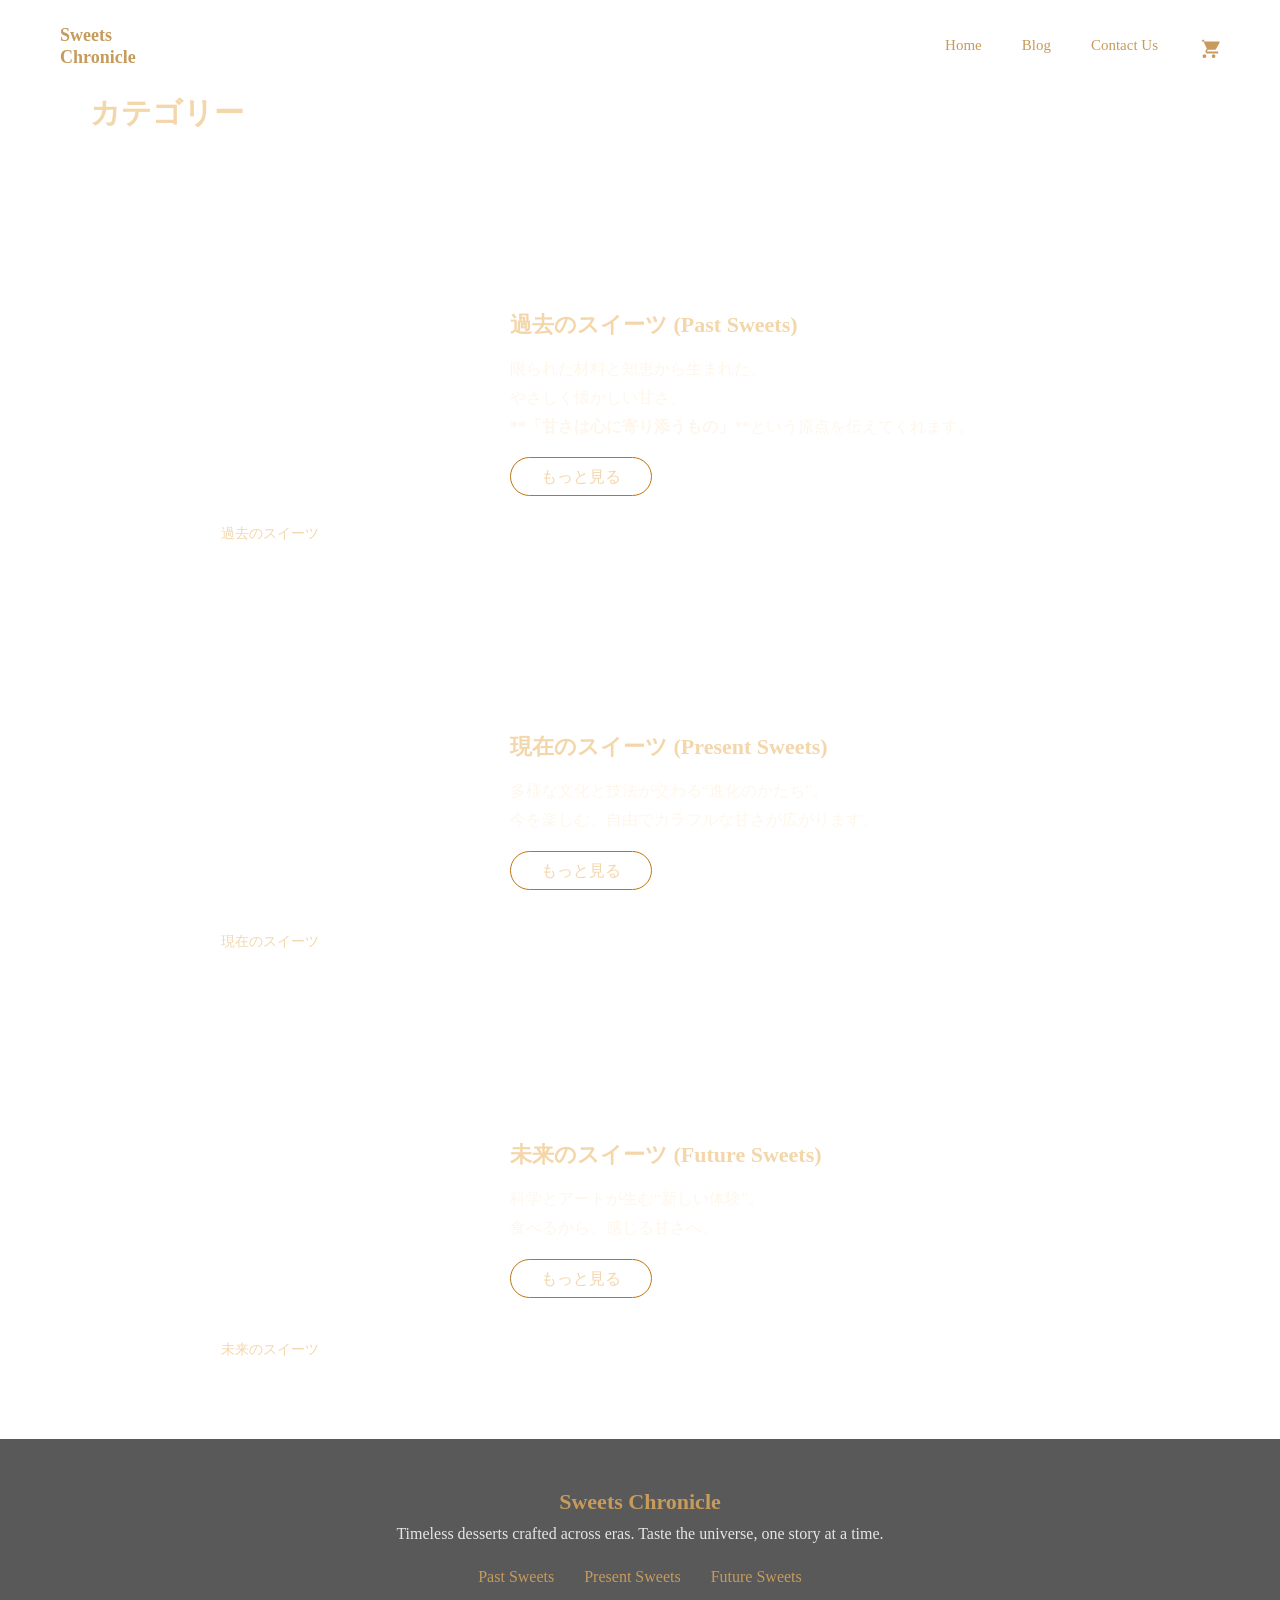
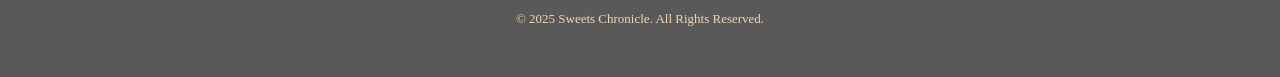
==== blog.html @ 4d97d42a "Initial website upload" ====
<!DOCTYPE html>
<html lang="en">
<head>
    <meta charset="UTF-8" />
    <meta name="viewport" content="width=device-width, initial-scale=1.0" />
    <title>Sweets Chronicle</title>
    <link rel="stylesheet" href="style.css" />
</head>

<body style="background-image: url(images/backgroundimage.PNG);">
    <header>
        <nav class="top-menu">
            <div class="logo">Sweets<br>Chronicle</div>

            <!-- Mobile Menu Button -->
            <div class="menu-btn" id="menu-btn">☰</div>

            <ul id="navMenu">
                <li><a href="index.html">Home</a></li>
                <li><a href="blog.html">Blog</a></li>
                <li><a href="contact.html">Contact Us</a></li>
                <li>
                    <a href="cart.html" class="cart-link" aria-label="Cart">
                        <svg class="cart-icon" viewBox="0 0 24 24" aria-hidden="true">
                            <path d="M7 4h-2l-1 2h2l3.6 7.6-1.35 2.45
                                c-.16.28-.25.61-.25.95
                                0 1.1.9 2 2 2h12v-2h-12
                                c-.14 0-.25-.11-.25-.25l.03-.12.9-1.63h7.45
                                c.75 0 1.41-.41 1.75-1.03l3.58-6.49
                                c.08-.14.12-.31.12-.48
                                0-.55-.45-1-1-1h-16zm0 16
                                c-1.1 0-1.99.9-1.99 2
                                s.89 2 1.99 2
                                2-.9 2-2-.9-2-2-2zm10
                                0c-1.1 0-1.99.9-1.99 2
                                s.89 2 1.99 2
                                2-.9 2-2-.9-2-2-2z" />
                        </svg>
                    </a>
                </li>
            </ul>
        </nav>
    </header>

    <main class="blog">
        <h2 class="category-title">カテゴリー</h2>

        <!-- Past -->
        <section class="blog-section">
            <div class="image-box">
                <div class="slider">
                <img src="Images/pastsweets.jpg" alt="過去のスイーツ1">
                <img src="Images/pastsweets3.jpg" alt="過去のスイーツ2">
                <img src="Images/pastsweets7.jpg" alt="過去のスイーツ3">
                </div>
                <p class="image-label">過去のスイーツ</p>
            </div>
            <div class="text-box">
                <h3>過去のスイーツ (Past Sweets)</h3>
                <p>限られた材料と知恵から生まれた、<br>
                    やさしく懐かしい甘さ。<br>
                    <strong>**「甘さは心に寄り添うもの」</strong>**という原点を伝えてくれます。
                </p>
                <a href="pastsweets.html" class="more-btn">もっと見る</a>
            </div>
        </section>

         <!-- Present -->
         <section class="blog-section">
            <div class="image-box">
                <div class="slider">
                <img src="Images/presentsweets.jpg" alt="現在のスイーツ1">
                <img src="Images/presentsweets6.jpg" alt="現在のスイーツ2">
                <img src="Images/presentsweets8.jpg" alt="現在のスイーツ3">
                </div>
                <p class="image-label">現在のスイーツ</p>
            </div>
            <div class="text-box">
                <h3>現在のスイーツ (Present Sweets)</h3>
                <p>多様な文化と技法が交わる“進化のかたち”。<br>
                    今を楽しむ、自由でカラフルな甘さが広がります。
                </p>
                <a href="presentsweets.html" class="more-btn">もっと見る</a>
            </div>
        </section>
        
        <!-- Future -->
        <section class="blog-section">
            <div class="image-box">
                <div class="slider">
                <img src="Images/futuresweets.jpg" alt="未来のスイーツ1">
                <img src="Images/futuresweets6.jpg" alt="未来のスイーツ2">
                <img src="Images/futuresweets7.jpg" alt="未来のスイーツ3">
                </div>

                <p class="image-label">未来のスイーツ</p>
            </div>
            <div class="text-box">
                <h3>未来のスイーツ (Future Sweets)</h3>
                <p>科学とアートが生む“新しい体験”。<br>
                    食べるから、<strorng>感じる甘さ</strorng>へ。
                </p>
                <a href="futuresweets.html" class="more-btn">もっと見る</a>
            </div>
        </section>
    </main>
    
    

    <!-- FOOTER -->
    <footer>
        <div class="footer-inner">
            <div class="footer-title">Sweets Chronicle</div>
            <p class="footer-desc">
                Timeless desserts crafted across eras.  
                Taste the universe, one story at a time.
            </p>

            <div class="footer-links">
              <a href="pastsweets.html">Past Sweets</a>
                <a href="presentsweets.html">Present Sweets</a>
                <a href="futuresweets.html">Future Sweets</a>
            </div>

            <p class="copyright">
                © 2025 Sweets Chronicle. All Rights Reserved.
            </p>
        </div>
    </footer>

    <!-- Mobile Menu Toggle Script -->
    <script>
  document.addEventListener("DOMContentLoaded", () => {
    const btn = document.getElementById("menu-btn");
    const menu = document.querySelector(".top-menu");

    if (btn && menu) {
      btn.addEventListener("click", () => {
        menu.classList.toggle("active");
      });
    }
  });
</script>

</body>
</html>
---- style.css ----
* {
    margin: 0;
    padding: 0;
    box-sizing: border-box;
}

/* ---------- GENERAL ---------- */
body {
    font-family: "Times New Roman", serif;
    color: #FFF6EB;
    background-image: url("imgaes/backgroundimage.PNG") no-repeat center;
    background-size: cover;
    min-height: 100vh;
    
}

/* ---------- NAVIGATION ---------- */
.top-menu {
    display: flex;
    justify-content: space-between;
    padding: 25px 60px;
    align-items: center;
    position: relative;
}

.logo {
    font-size: 18px;
    line-height: 1.2;
    color: #C69B5C;
    font-weight: bold;
}

/* Desktop Menu */
.top-menu ul {
    display: flex;
    list-style: none;
    gap: 40px;
}

.top-menu a {
    text-decoration: none;
    color: #C69B5C;
    font-size: 15px;
}

/* Mobile Menu Button */
.menu-btn {
    display: none;
    font-size: 28px;
    color: #F4D6AB;
    cursor: pointer;
}

/* Mobile Hidden Menu */
#navMenu.open {
    display: flex;
}

/* ---------- MAIN TITLE ---------- */
.main-title {
    text-align: center;
    margin-top: 50px;
    font-size: 18px;
    color: #F4D6AB;
    letter-spacing: 2px;
}

/* ---------- HERO ---------- */
.hero {
    position: relative;
    max-height: 480px;
    overflow: hidden;
    text-align: center;
    margin-top: 0px;
    align-items: center;
    justify-content: center;
    display: flex;
    gap: 50px;
}

.cake-img {
    width: 280px;
    max-width: 80%;
    margin-top: 30px;
}

.cake-img:hover {
    transform: scale(1.1);
    cursor: pointer;
}

.btn-enter {
    position: relative;
    display: inline-block;
    padding: 12px 35px;
    background: rgba(0, 0, 0, 0.6);
    border: 1px solid #C0750F;
    color: #F4D6AB;
    border-radius: 25px;
    text-decoration: none;
    font-size: 16px;
    cursor: pointer;
    transition: 0.3s;
}

.btn-enter:hover {
    background: #F4D6AB;
    color: #050814;
}

/* ---------- ABOUT ---------- */
.about {
    text-align: center;
    margin: 80px auto;
    width: 70%;
    max-width: 800px;
    line-height: 1.8;
}

.about h2 {
    font-size: 20px;
    margin-bottom: 20px;
    color: #F4D6AB;
}

/* ---------- RECOMMEND ---------- */
.recommend {
    text-align: center;
    margin-bottom: 100px;
    color: #F4D6AB;
}

.items {
    display: flex;
    justify-content: center;
    gap: 40px;
    margin-top: 30px;
}

.item {
    position: relative;
    transition: transform 0.3s ease, box-shadow 0.3s ease;
}

.item:hover {
    transform: translateY(-6px) scale(1.02);
    box-shadow: 0 16px 30px rgba(0, 0, 0, 0.35);
}
.slider {
  position: relative;
  width: 360px;
  aspect-ratio: 4 / 3;
}

.slider img {
  position: absolute;
  inset: 0;
  width: 100%;
  height: 100%;
  object-fit: cover;
  border-radius: 14px;
  opacity: 0;
  animation: fadeSlider 9s infinite;
}

.slider img:nth-child(1) { animation-delay: 0s; }
.slider img:nth-child(2) { animation-delay: 3s; }
.slider img:nth-child(3) { animation-delay: 6s; }

@keyframes fadeSlider {
  0% { opacity: 0; }
  10% { opacity: 1; }
  30% { opacity: 1; }
  40% { opacity: 0; }
  100% { opacity: 0; }
}
/* Labels */
.label {
    position: absolute;
    top: 12px;
    left: 12px;
    padding: 6px 12px;
    font-size: 12px;
    font-weight: bold;
    border-radius: 6px;
    z-index: 10;
}

.item:hover .label {
  transform: scale(1.08);
}

.red {
    background: red;
}

.gold {
    background: gold;
    color: black;
}

.item:hover .label.red {
  background: #ff5252;
}

.item:hover .label.gold {
  background: #ffd54f;
}

/* ---------- BLOG ---------- */
.blog {
    display: grid;
    grid-template-columns: 360px 1fr;
    column-gap: 60px;
    row-gap: 120px;
    max-width: 1100px;
    margin: 0 auto;
}

.category-title {
    font-size: 30px;
    margin-bottom: 40px;
    color: #F4D6AB;
}

/* Section */
.blog-section {
    display: contents;
    gap: 60px;
    align-items: flex-start;
    margin: 0 auto 40px auto;
    justify-content: center;
}

.category-title {
  margin-bottom: 1px;
}

/* Image */
.image-box {
    grid-column: 1;
    text-align: center;
}

.image-box img {
    width: 320px;
    height: 260px;
    border-radius: 16px;
    object-fit: cover;
    display: block;
    box-shadow: 0 0 35px rgba(255, 215, 150, 0.35);
}

/* ===== Slider ===== */

.slider {
  position: relative;
  width: 320px;
  height: 260px;
  margin: 0 auto;
  overflow: hidden;
  border-radius: 16px;
}

/* All images stacked */
.slider img {
  position: absolute;
  width: 100%;
  height: 100%;
  object-fit: cover;
  opacity: 0;
  animation: fadeSlider 9s infinite;
}

/* Delay for each image */
.slider img:nth-child(1) {
  animation-delay: 0s;
}

.slider img:nth-child(2) {
  animation-delay: 3s;
}

.slider img:nth-child(3) {
  animation-delay: 6s;
}

/* Fade animation */
@keyframes fadeSlider {
  0% { opacity: 0; }
  10% { opacity: 1; }
  30% { opacity: 1; }
  40% { opacity: 0; }
  100% { opacity: 0; }
}

.image-label {
    margin-top: 10px;
    font-size: 14px;
    color: #F4D6AB;
    text-align: center;
}

/* Text */
.text-box {
    max-width: 500px;
    grid-column: 2;
    align-self: center;
}

.text-box h3 {
    font-size: 22px;
    margin-bottom: 15px;
    color: #F4D6AB;
}

.text-box p {
    line-height: 1.8;
    margin-bottom: 26px;
}

/* Button */
.more-btn {
    background: transparent;
    border: 1px solid #C0750F;
    color: #F4D6AB;
    padding: 10px 30px;
    border-radius: 30px;
    cursor: pointer;
    transition: 0.3s;
    text-decoration: none;
}

.more-btn:hover {
    background: #F4D6AB;
    color: #050814;
}

/* ORDERMENU */
.ordermenu {

    background-image: url("Images/pastsweetscoverimage.jpg");
    background-size: cover;
    background-position: center;
    overflow: hidden;
    position: relative;
    height: 120vh;
    display: flex;
    flex-direction: column;
    justify-content: center;
    filter: brightness(55%);
}

.ordermenupresent {

    background-image: url("Images/presentsweetscoverimage1.jpg");
    background-size: cover;
    background-position: center;
    overflow: hidden;
    position: relative;
    height: 120vh;
    display: flex;
    flex-direction: column;
    justify-content: center;
    filter: brightness(55%);
}

.ordermenufuture {

    background-image: url("Images/futuresweetscoverimage1.jpg");
    background-size: cover;
    background-position: center;
    overflow: hidden;
    position: relative;
    height: 120vh;
    display: flex;
    flex-direction: column;
    justify-content: center;
    filter: brightness(55%);
}

/* Overlay */
.ordermenu-overlay {
    position: absolute;
    inset: 0;
    background: rgba(10, 10, 40, 0.45);

}


.ordermenu-content {
    position: relative;
    z-index: 2;
    padding-left: 80px;
    color: #FFF;
}

.ordermenu-content h2 {
    font-size: 42px;
    margin-bottom: 16px;
}

.ordermenu-content p {
    font-size: 20px;
    line-height: 1.9;
    max-width: 550px;
}

.ordermenu-header {
    position: absolute;
    top: 0;
    left: 0;
    width: 100%;
    z-index: 3;
}

/* ----------POPULAR BAR ----------*/
.popular-bar {
    position: relative;
    bottom: 0;
    left: 0;
    width: 100%;
    height: 75px;
    justify-content: center;
    align-items: center;


    background: linear-gradient(to right,
            rgba (10, 20, 80, 0.9),
            rgba (20, 30, 120, 0.95));

    display: flex;
    align-items: center;

    padding: 0 80px;
    z-index: 10;
}

.popular-bar h2 {
    margin: 0;
    color: #f0d58c;
    letter-spacing: 2px;

}

.notice {
    position: absolute;
    right: 80px;
}

.inline-text {
    display: flex;
    align-items: center;
    gap: 8px;
    font-size: 13px;
    line-height: 1.6;
    color: rgba(255, 255, 255, 0.8);
}

.inline-icon {
    width: 25px;
    height: 25px;
    flex-shrink: 0;
    color: rgba(255, 255, 255, 0.7);
}

/* --------- PRODCUTS --------- */
.products {
    padding: 10px 80px;
}

.product-grid {
    display: grid;
    grid-template-columns: repeat(4, 1fr);
    gap: 26px;
}

/* ---------- PRODUCT-CARD ---------- */

.product-card {
    position: relative;
    height: 360px;
    padding: 15px;
    background: transparent;
    border: 1px solid #2a2a6a;
}

.product-card img {
    width: 100%;
    height: 170px;
    object-fit: cover;
}

.product-card h4 {
    background: transparent;
    margin: 15px 0 8px;
    font-size: 16px;
}

.product-card p {
    font-size: 13px;
    line-height: 1.6;
    color: #ddd;
}

/* ---------- CART BUTTON ---------- */
.cart-btn {
    position: absolute;
    right: 15px;
    bottom: 15px;
    padding: 6px 14px;
    font-size: 12px;
    border: 1px solid #f0d58c;
    color: #f0d58c;
    text-decoration: none;
    transition: 0.3s;
    border-radius: 15px;
    cursor: pointer;
}

.cart-btn:hover {
    background: #f0d58c;
    color: #000;
}

.cart-icon {
    width: 22px;
    height: 22px;
    fill: currentColor;
}

.cart-link {
    display: flex;
    align-items: center;
}

/* Contact Section */
.contact-section {
    padding: 80px 60px;
}

/* Cards */
.cards {
    display: grid;
    grid-template-columns: repeat(3, 1fr);
    gap: 40px;
    margin-bottom: 80px;
}

.card img {
    width: 100%;
    height: 60vh;
    object-fit: cover;
    border-radius: 10px;
}

.card img:hover {
    transform: scale(1.05);
    cursor: pointer;
}

.card h3 {
    margin: 20px 0 10px;
    font-size: 22px;
    color: #f5d98b;
}

.card p {
    font-size: 14px;
    line-height: 1.7;
    color: #ccc;
}

.card a {
    text-decoration: none;
    color: inherit;
}

/* Bottom Area */
.bottom-area {
    display: grid;
    grid-template-columns: 2fr 1fr;
    gap: 80px;
}

/* Newsletter */
.newsletter h4,
.info h4 {
    font-size: 22px;
    margin-bottom: 15px;
    color: #f5d98b;
}

.newsletter p {
    font-size: 14px;
    margin-bottom: 20px;
    color: #bbb;
}

form {
    display: flex;
    max-width: 420px;
}

input {
    flex: 1;
    padding: 12px;
    border: none;
    outline: none;
}

button {
    padding: 12px 20px;
    border: none;
    background: #f5d98b;
    color: #000;
    cursor: pointer;
    font-weight: bold;
}

.social {
    margin-top: 25px;
    display: flex;
    gap: 15px;
    font-size: 18px;
}

.social a {
    color: #f5d98b;
    font-size: 18px;
    margin-right: 18px;
    transition: 0.3s;
}

.social a:hover {
    color: #ffffff;
    transform: scale(1.2);
}

/* Info */
.info p {
    font-size: 14px;
    margin-bottom: 15px;
    color: #bbb;
}

.info .link {
    text-decoration: underline;
    cursor: pointer;
}

/* Cart Section */
.cart {
  display: grid;
  grid-template-columns: 2fr 1fr;
  gap: 40px;
  max-width: 1200px;
  margin: 80px auto;
  padding: 0 20px;
}

.cart-item {
  display: grid;
  grid-template-columns: 120px 1fr auto;
  gap: 20px;
  align-items: center;

  background: rgba(255, 215, 150, 0.05);
  padding: 20px;
  border-radius: 14px;
  margin-bottom: 20px;
}

.cart-item img {
  width: 120px;
  height: 120px;
  object-fit: cover;
  border-radius: 12px;
}

.item-info h4{
  margin-bottom: 6px;
}

.price {
    opacity: 0.8;
    margin-bottom: 10px;
}

.quantity-control {
    display: flex;
    align-items: center;
    gap: 10px;
}

.quantity-control button {
  width: 32px;
  height: 32px;
  display: flex;
  align-items: center;
  justify-content: center;
  font-size: 18px;
  line-height: 1;
  border-radius: 50%;
  margin-top: 8px;
  border: none;
  cursor: pointer;
}

.remove {
  background: none;
  border: none;
  cursor: pointer;

  display: flex;
  align-items: center;
  justify-content: center;
}

.remove i {
  font-size: 16px;
  color: #f3f1f1;
}

.remove:hover i {
  color: #e74c3c;
}

.order-summary {
  background: rgba(255,255,255,0.08);
  padding: 30px;
  border-radius: 16px;
  height: fit-content;
}

.summary-row {
  display: flex;
  justify-content: space-between;
  margin: 16px 0;
}

.summary-row.total {
  font-weight: bold;
  font-size: 18px;
}

.coupon {
  display: flex;
  gap: 10px;
  margin: 20px 0;
}

.coupon input {
  flex: 1;
  padding: 8px;
}

.checkout-btn {
  width: 100%;
  padding: 14px;
  border-radius: 30px;
  border: none;
  cursor: pointer;
  margin-top: 20px;
}

/* Mobile */
@media (max-width: 900px) {
  .cart-page {
    grid-template-columns: 1fr;
  }
}

/* ---------- FOOTER ---------- */
footer {
    background: rgba(0, 0, 0, 0.65);
    padding: 50px 20px;
    margin-top: 80px;
    color: #F4D6AB;
}

.footer-inner {
    text-align: center;
}

.footer-title {
    font-size: 22px;
    font-weight: bold;
    color: #C69B5C;
}

.footer-desc {
    color: white;
    opacity: 0.85;
    margin: 10px 0 25px;
}

.footer-links {
    display: flex;
    justify-content: center;
    gap: 30px;
    margin-bottom: 25px;
}

.footer-links a {
    color: #C69B5C;
    text-decoration: none;
}

.footer-links a:hover {
    text-decoration: underline;
}

.copyright {
    font-size: 13px;
}

/* --------------------------------------------------
   RESPONSIVE DESIGN
-------------------------------------------------- */

/* ---------- Tablet (900px) ---------- */
@media screen and (max-width: 900px) {

  header {
    height: auto;
    min-height: unset;
    overflow: visible;
    position: relative;
    padding: 30px;
  }

  /* Navigation */
  .top-menu {
    padding: 20px 40px;
    gap: 16px;
    position: relative;
    z-index: 10;
  }

  .top-menu a {
    font-size: 15px;
    color: #C69B5C;
  }

  /* Main title */
  
  main.blog {
    grid-template-columns: repeat(2,1fr);
    gap: 30px;
    padding: 40px 30px;
  }

  .category-title {
    font-size: 22px;
    text-align: center;
  }

  .more-btn {
    position: relative;
    bottom: auto;
    margin-top: 24px;
    align-self: center;
    display: none;
    }

  /* Hero section */
  .hero {
    flex-direction: column;
    align-items: center;
    gap: 24px;
    text-align: center;
    margin-top: 20px;
  }

  .hero img {
    width: 80%;
    max-width: 400px;
    height: auto;
  }

  section {
    padding: 40px 30px;
  }

    .ordermenu {
        height: auto;
        min-height: 70vh;
        padding: 80px 0;
    }

    .ordermenu-content {
        padding-left: 60px;
        padding-right: 60px;
        text-align: left;
    }

    .ordermenu-content h2 {
        font-size: 36px;
    }

    .ordermenu-content p {
        font-size: 18px;
        max-width: 85%;
        line-height: 1.7;
    }

    .products {
        padding: 40px 40px;
    }

    .product-grid {
        grid-template-columns: repeat(2, 1fr);
        gap: 25px;
    }

    .product-card {
        height: auto;
        min-height: 400px;
        padding-bottom: 70px;
    }

    .popular-bar {
        padding: 0 40px;
        display: flex;
        justify-content: space-between;
    }

    .notice {
        position: relative;
        right: 0;
    }

    /* Contact Section */

  .contact-section {
    padding: 40px 20px;
  }

  .cards {
    display: grid;
    grid-template-columns: repeat(2, 1fr);
    gap: 20px;
  }

  .card img {
    width: 100%;
    height: auto;
    border-radius: 10px;
  }

  .card h3 {
    font-size: 18px;
    text-align: center;
  }

  .card p {
    font-size: 14px;
    line-height: 1.6;
    text-align: center;
  }
  
    .bottom-area {
    display: grid;
    grid-template-columns: 1fr;
    justify-content: center;
    gap: 30px;
    place-items: center;
    margin-top: 40px;
    text-align: center;
  }

  .bottom-area form {
    width: 100%;
    max-width: 420px;            
    margin: 0 auto;
  }

  .bottom-area .social {
    display: flex;
    justify-content: center;
    align-items: center;
    gap: 22px;
    width: 100%;
  }

  .bottom-area h3 {
    margin-top: 18px;
    text-align: center;
    width: 100%;
  }

  /* Cart Section */
  .cart {
    grid-template-columns: 1fr;
  }

  .order-summary {
    margin-top: 2rem;
  }

  .cart-item {
    grid-template-columns: 100px 1fr auto;
    gap: 0.75rem;
  }

  .cart-item img {
    max-width: 100px;
  }

  .order-summary {
    max-width: 480px;
    margin: 2rem auto 0;
  }

  /* Coupon container */
  .coupon {
    max-width: 420px;
    margin: 1rem auto;
    display: flex;
    gap: 0.5rem;
  }

  .coupon input {
    flex: 1;
  }

  .coupon button {
    white-space: nowrap;
    padding: 0.5rem 0.75rem;
  }

  /* 注文する button */
  .checkout-btn {
    width: 70%;
    max-width: 320px;
    margin: 1.5rem auto 0;
    display: block;
  }
}

/* ---------- Mobile (600px) ---------- */

@media screen and (max-width: 600px) {

  header {
    position: relative;
    height: auto;
    min-height: auto;
    overflow: visible;
    padding-top: 20px;
    z-index: 1000;
  }

  /* Navigation */

  .menu-btn {
    display: block;
    font-size: 26px;
    cursor: pointer;
  }

  .top-menu {

    flex-direction: column;
    width: 100%;
    padding: 16px 20px;
  }

  .top-menu a {
    display: none;
    color: #C69B5C;
    font-size: 14px;
  }

  .top-menu.active a {
    display: flex;
    text-align: center;
    padding: 10px 0;
  }

  /* Main title */
  main.blog {
    grid-template-columns: 1fr;
    gap: 24px;
    padding: 30px 20px;
  }

  .blog-section {
  display: flex;
  flex-direction: column;
}

  .category-title {
    font-size: 20px;
  }

  .more-btn {
    position: relative;
    display: inline-block;
    bottom: auto;
    margin: 20px auto 0;
    width: fit-content;
    text-align: center;
    z-index: 10;
  }

  .text-box {
    display: block;
    position: relative;
    z-index: 5;
    padding: 20px;
  }
  /* Hero section */
  .hero {
    position: relative;
    margin-top: 20px;
  }

  .hero img {
    width: 100%;
    max-width: 320px;
  }

  .hero-text {
    font-size: 14px;
  }

  section {
    padding: 30px 16px;
  }

  /* Contact Section */

  .bottom-area {
    display: grid;
    grid-template-columns: 1fr;
    justify-items: center;
    gap: 32px;
    margin-top: 30px;
    padding: 0 10px;
  }

  .bottom-area form {
    width: 100%;
    max-width: 100%;
    margin: 0 auto;
  }

  .bottom-area .social {
    display: flex;
    justify-content: center; 
    align-items: center;
    gap: 18px;
    width: 100%;
  }

  .bottom-area h3 {
    margin-top: 14px;
    font-size: 16px;
    text-align: center;
    width: 100%;
  }

  /* Cart Section */
   .cart {
    padding: 1rem;
    gap: 1.5rem;
  }

  /* Order summary becomes full-width card */
  .order-summary {
    max-width: 100%;
    margin: 0;
    padding: 1.25rem;
    border-radius: 12px;
  }

  .order-summary h3 {
    text-align: center;
    margin-bottom: 1rem;
  }

  /* Summary rows */
  .summary-row {
    display: flex;
    justify-content: space-between;
    font-size: 0.95rem;
    margin-bottom: 0.75rem;
  }

  .summary-row.total {
    font-size: 1.05rem;
    font-weight: 600;
    margin-top: 1rem;
  }

  /* Coupon section */
  .coupon {
    width: 100%;
    display: flex;
    flex-direction: column;
    gap: 0.5rem;
    margin: 1rem 0;
  }

  .coupon input {
    width: 100%;
    padding: 0.6rem;
    font-size: 0.95rem;
  }

  .coupon button {
    width: 100%;
    padding: 0.6rem;
    font-size: 0.95rem;
  }

  /* Checkout button */
  .checkout-btn {
    width: 100%;
    padding: 0.75rem;
    font-size: 1rem;
    margin-top: 1.25rem;
    border-radius: 8px;
  }
  
  /* Footer */
  footer {
    font-size: 12px;
    padding: 16px;
    text-align: center;
  }

    .ordermenu {
        height: auto;
        min-height: 80vh;
        padding: 100px 0 60px 0;
    }

    .ordermenu-header {
        padding-left: 20px;
        padding-right: 20px;
        display: flex;
        flex-direction: column;
        gap: 10px;
        text-align: center;
    }

    .ordermenu-content {
        padding-left: 40px;
        padding-right: 40px;
        display: flex;
        flex-direction: column;
        align-items: center;
        text-align: center;
    }

    .ordermenu-content p {
        font-size: 15px;
        line-height: 1.6;
        max-width: 90%;
        margin: 0 auto;
    }

    .ordermenu-content h2 {
        font-size: 28px;
    }

    .ordermenu-overlay {
        background: rgba(10, 10, 40, 0.7);
    }

    .popular-bar {
        flex-direction: column;
        height: auto;
        padding: 20px;
    }

    .notice {
        position: static;
        display: flex;
        justify-content: center;
    }

    .products {
        padding: 40px 20px;
    }

    .product-grid {
        grid-template-columns: 1fr;
        gap: 15px;
    }

    .product-card {
        height: auto;
        padding-bottom: 60px;
    }

    /* Hide normal menu */
    .top-menu ul {
        display: none;
        flex-direction: column;
        gap: 20px;
        margin-top: 20px;
        text-align: center;
    }

    .top-menu.active ul {
        display: flex;
    }

    .top-menu a {
    color: #C69B5C;
    font-size: 16px;
    text-align: center;
    }

    .main-title {
        font-size: 15px;
        padding: 0 10px;
    }

    .about {
        width: 90%;
    }

    .items {
        flex-direction: column;
        gap: 30px;
    }

    .footer-links {
        flex-direction: column;
        gap: 12px;
    }
}
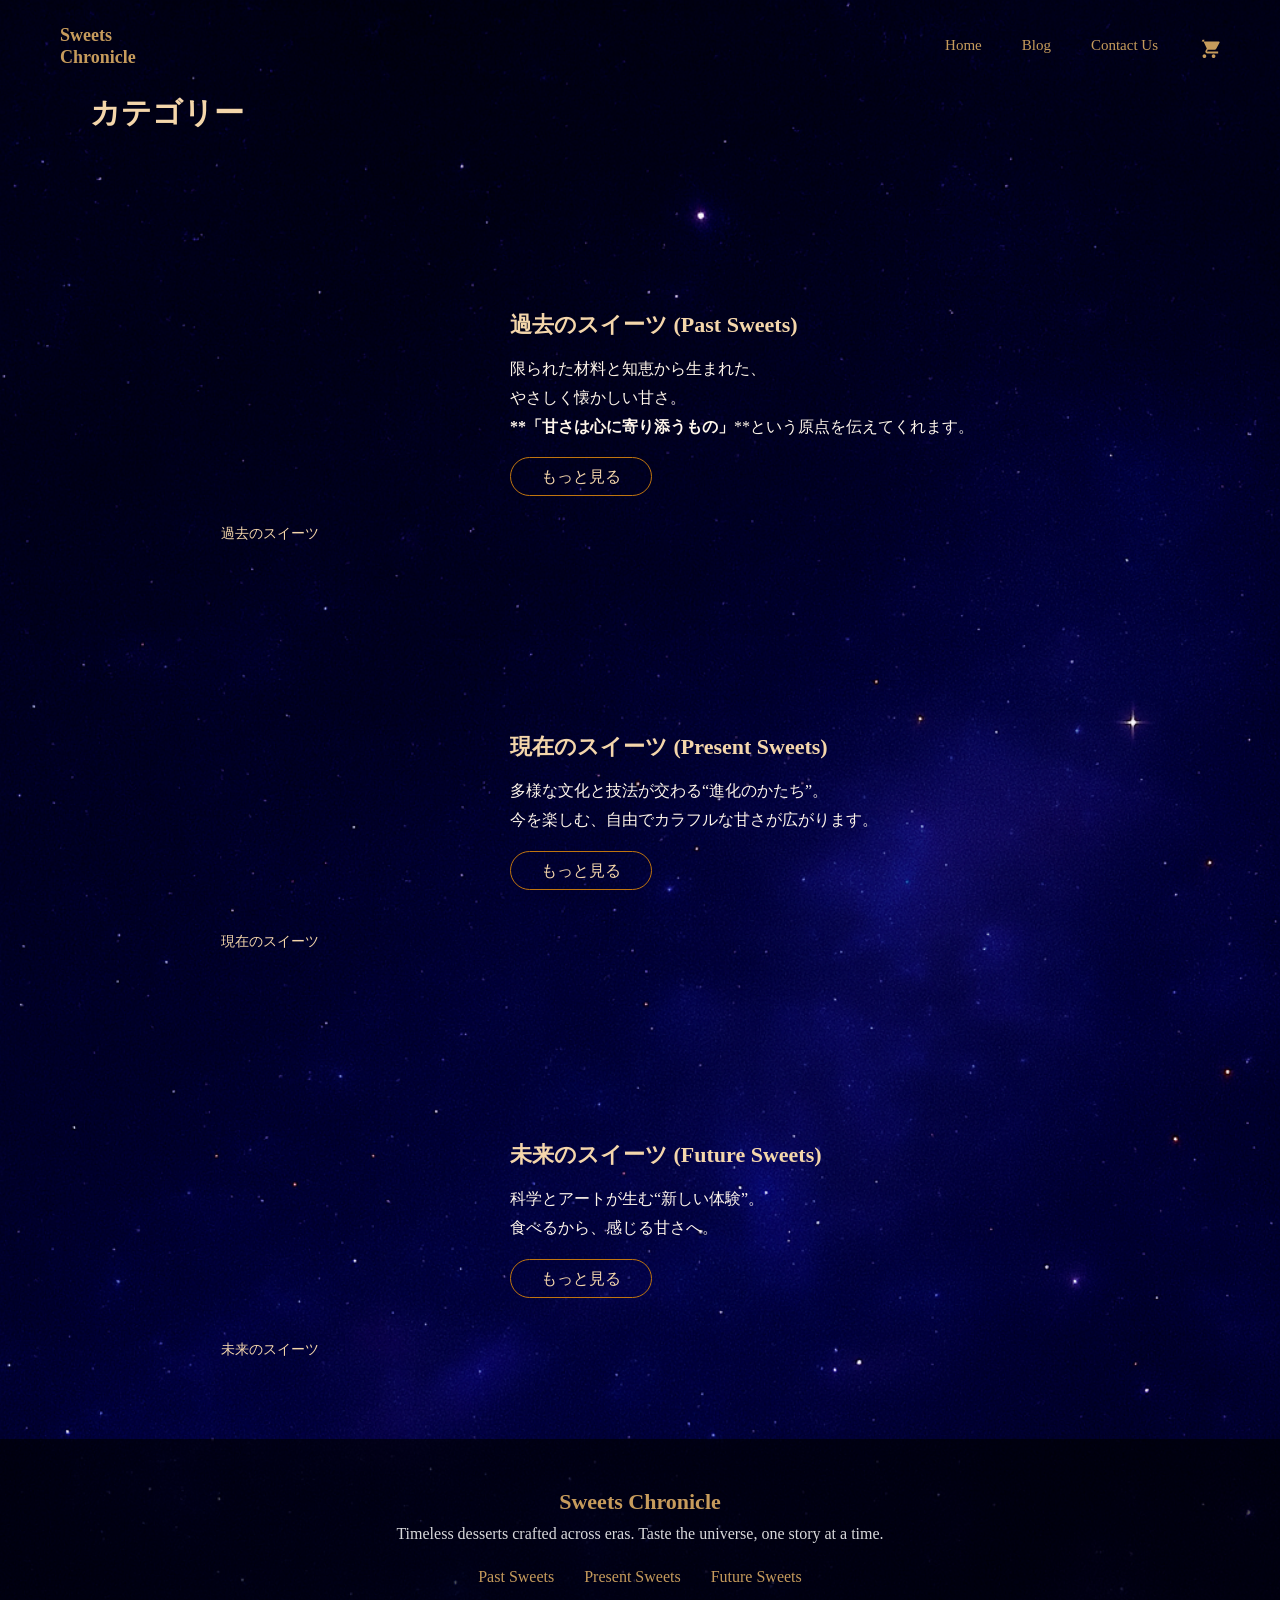
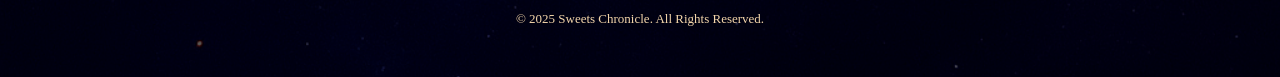
==== commit 5fba4863: "Fix background website image" ====
--- a/blog.html
+++ b/blog.html
@@ -7,7 +7,7 @@
     <link rel="stylesheet" href="style.css" />
 </head>
 
-<body style="background-image: url(images/backgroundimage.PNG);">
+<body>
     <header>
         <nav class="top-menu">
             <div class="logo">Sweets<br>Chronicle</div>
--- a/style.css
+++ b/style.css
@@ -4,14 +4,17 @@
     box-sizing: border-box;
 }
 
-/* ---------- GENERAL ---------- */
 body {
     font-family: "Times New Roman", serif;
     color: #FFF6EB;
-    background-image: url("imgaes/backgroundimage.PNG") no-repeat center;
+
+    background-image: url("./Images/backgroundimage.png");
+    background-repeat: no-repeat;
+    background-position: center top;
     background-size: cover;
+    background-attachment: fixed;
+
     min-height: 100vh;
-    
 }
 
 /* ---------- NAVIGATION ---------- */
